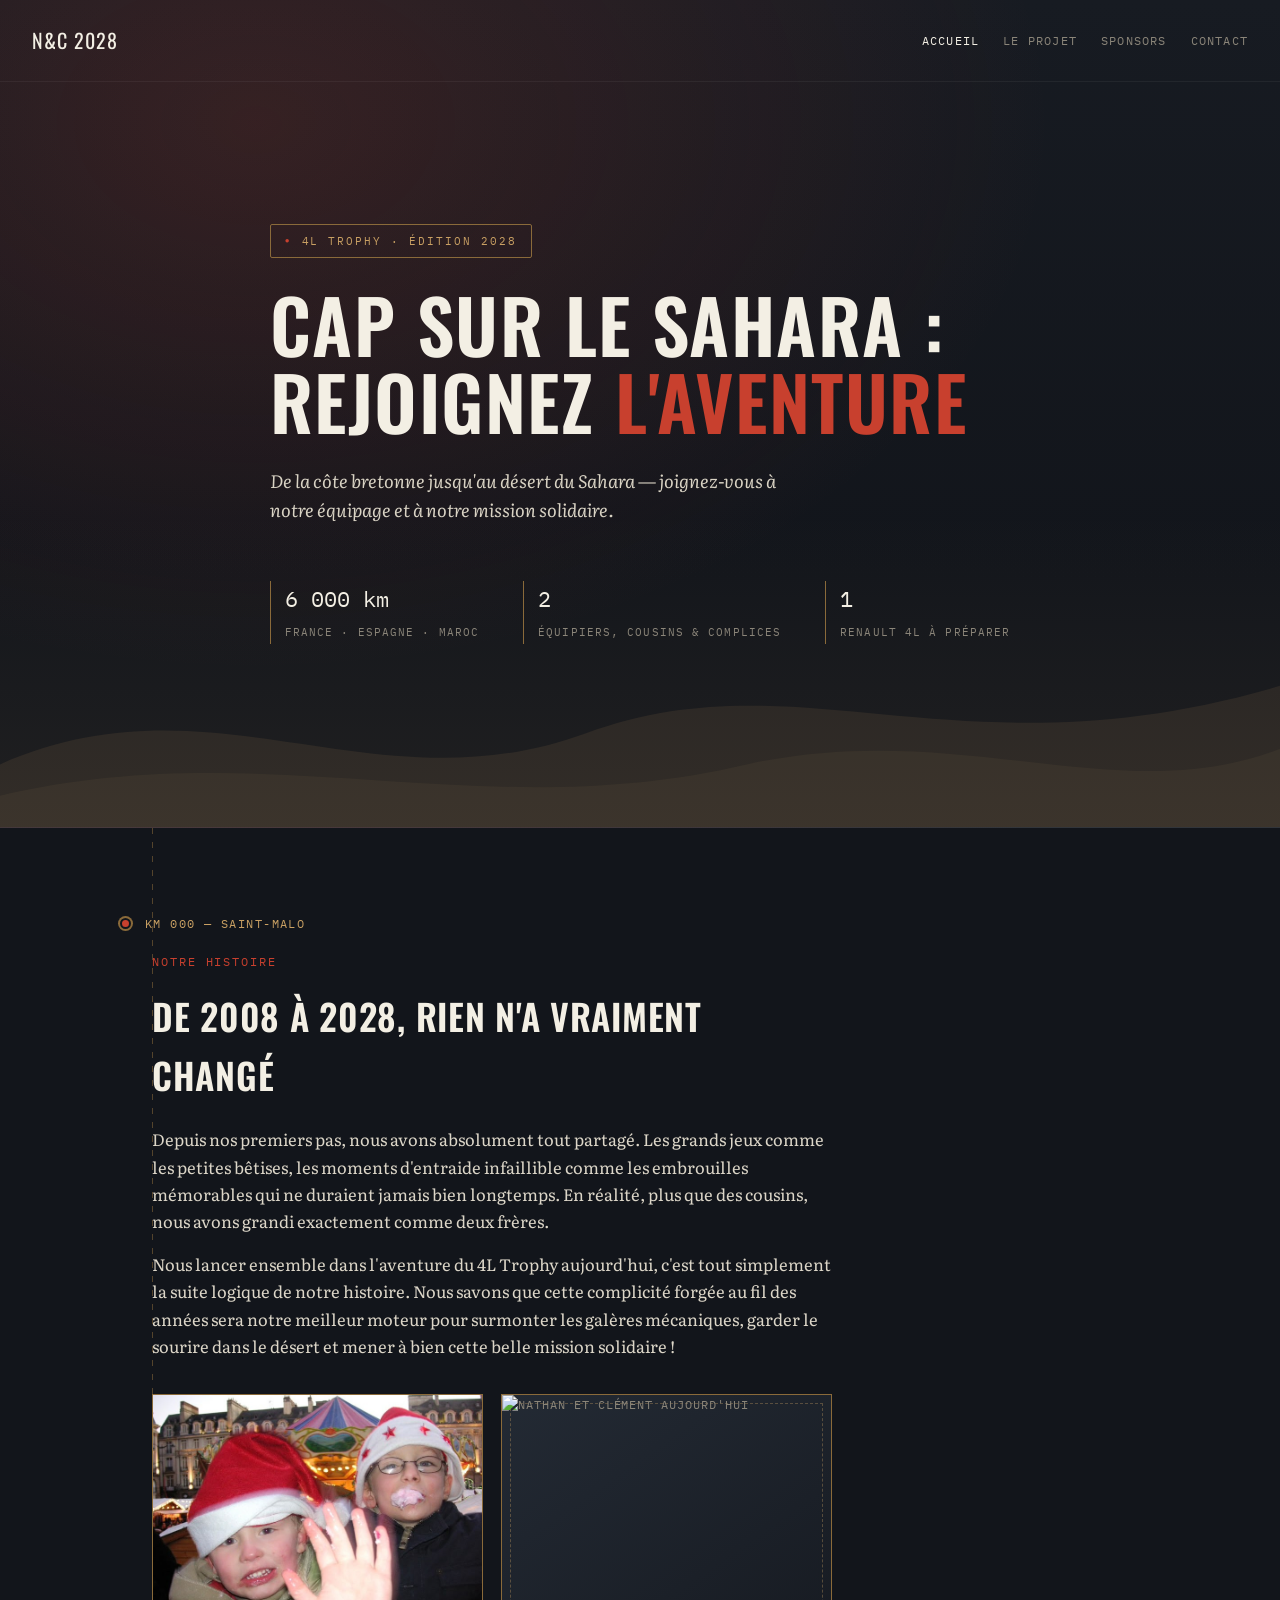
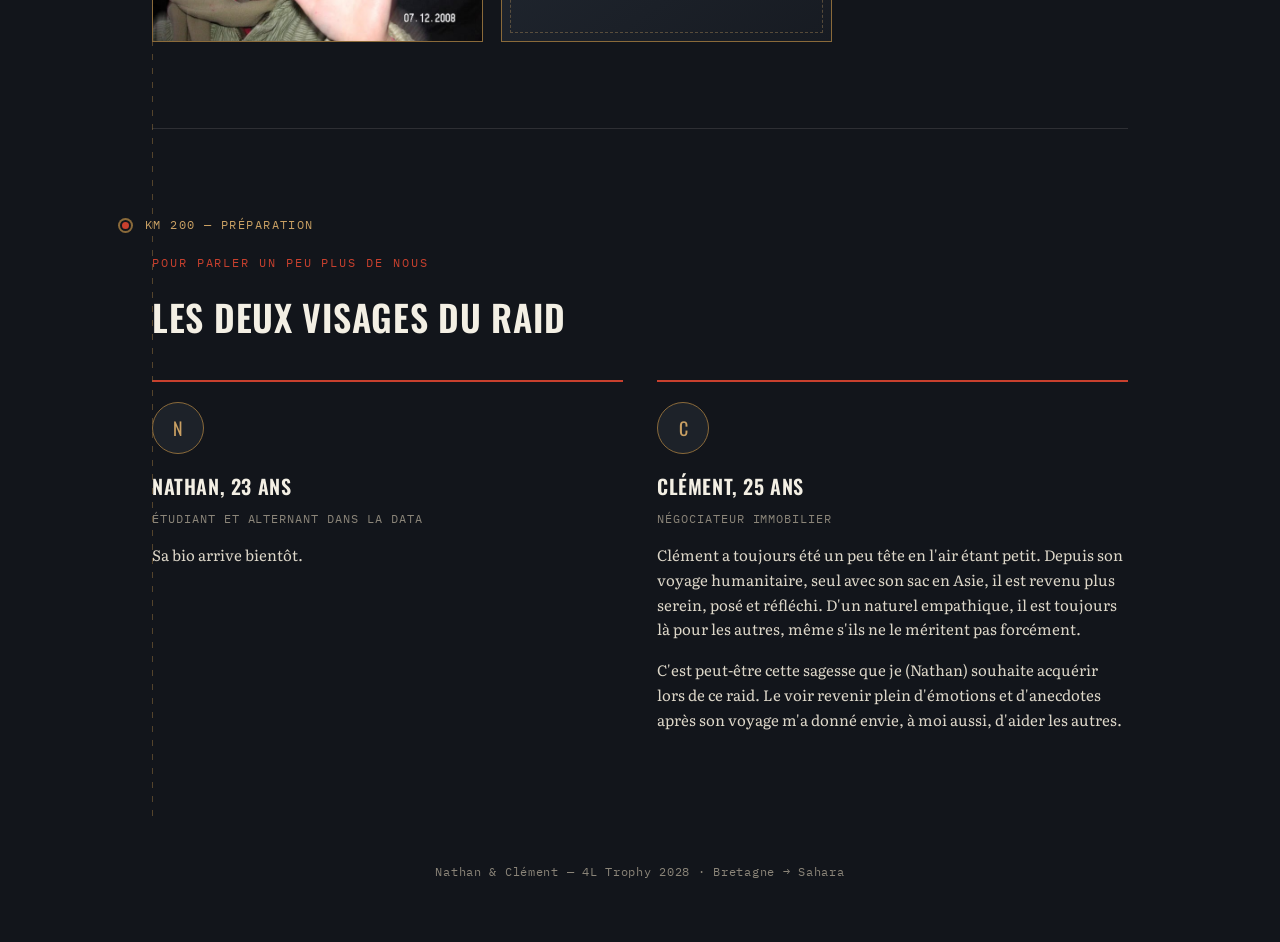
==== index.html @ 6ed21f1b "Update index.html" ====
<!DOCTYPE html>
<html lang="fr">
<head>
  <meta charset="UTF-8">
  <meta name="viewport" content="width=device-width, initial-scale=1.0">
  <title>Accueil — N&C 4L Trophy 2028</title>
  <link rel="icon" type="image/png" href="logo_cb2r.png">
  <link rel="preconnect" href="https://fonts.googleapis.com">
  <link rel="preconnect" href="https://fonts.gstatic.com" crossorigin>
  <link href="https://fonts.googleapis.com/css2?family=Oswald:wght@400;500;600;700&family=Literata:ital,wght@0,400;0,500;0,600;1,400&family=IBM+Plex+Mono:wght@400;500;600&display=swap" rel="stylesheet">
  <link rel="stylesheet" href="style.css">
</head>
<body>

<nav class="navbar">
  <div class="nav-brand">N&C 2028</div>
  <div class="nav-links">
    <a href="index.html" class="active">Accueil</a>
    <a href="projet.html">Le Projet</a>
    <a href="sponsors.html">Sponsors</a>
    <a href="contact.html">Contact</a>
  </div>
</nav>

<header class="hero">
  <div class="hero-dunes" aria-hidden="true">
    <svg viewBox="0 0 1200 200" preserveAspectRatio="none">
      <path d="M0,160 C200,100 350,190 550,140 C750,90 900,170 1200,110 L1200,200 L0,200 Z" fill="rgba(201,160,99,0.10)"/>
      <path d="M0,180 C250,140 450,200 700,160 C900,130 1050,190 1200,150 L1200,200 L0,200 Z" fill="rgba(201,160,99,0.06)"/>
    </svg>
  </div>
  <div class="hero-content">
    <span class="stamp">4L Trophy · Édition 2028</span>
    <h1>Cap sur le Sahara :<br>rejoignez <span class="accent">l'aventure</span></h1>
    <p class="hero-sub">De la côte bretonne jusqu'au désert du Sahara — joignez-vous à notre équipage et à notre mission solidaire.</p>
    <div class="hero-meta">
      <div><span class="num">6 000 km</span><span class="lbl">France · Espagne · Maroc</span></div>
      <div><span class="num">2</span><span class="lbl">équipiers, cousins & complices</span></div>
      <div><span class="num">1</span><span class="lbl">Renault 4L à préparer</span></div>
    </div>
  </div>
</header>

<div class="route-wrap">
  <section id="histoire">
    <div class="km"><span class="km-dot"></span><span class="km-label">Km 000 — Saint-Malo</span></div>
    <div class="section-inner">
      <p class="eyebrow">Notre Histoire</p>
      <h2 class="title">De 2008 à 2028, rien n'a vraiment changé</h2>
      <p>Depuis nos premiers pas, nous avons absolument tout partagé. Les grands jeux comme les petites bêtises, les moments d'entraide infaillible comme les embrouilles mémorables qui ne duraient jamais bien longtemps. En réalité, plus que des cousins, nous avons grandi exactement comme deux frères.</p>
      <p>Nous lancer ensemble dans l'aventure du 4L Trophy aujourd'hui, c'est tout simplement la suite logique de notre histoire. Nous savons que cette complicité forgée au fil des années sera notre meilleur moteur pour surmonter les galères mécaniques, garder le sourire dans le désert et mener à bien cette belle mission solidaire !</p>
      
<div class="frame-row">
        <div class="frame">
          <img src="photo-enfants.jpg" alt="Nathan et Clément enfants">
        </div>
        <div class="frame">
          <img src="photo-aujourdhui.jpg" alt="Nathan et Clément aujourd'hui">
        </div>
      </div>    </div>
  </section>

  <hr class="divider">

  <section id="bios">
    <div class="km"><span class="km-dot"></span><span class="km-label">Km 200 — Préparation</span></div>
    <div class="section-inner" style="max-width:100%;">
      <p class="eyebrow">Pour parler un peu plus de nous</p>
      <h2 class="title">Les deux visages du raid</h2>
      <div class="crew">
        <div class="crew-card">
          <div class="badge">N</div>
          <h3>Nathan, 23 ans</h3>
          <div class="role">Étudiant et alternant dans la data</div>
          <p>Sa bio arrive bientôt.</p>
        </div>
        <div class="crew-card">
          <div class="badge">C</div>
          <h3>Clément, 25 ans</h3>
          <div class="role">Négociateur immobilier</div>
          <p>Clément a toujours été un peu tête en l'air étant petit. Depuis son voyage humanitaire, seul avec son sac en Asie, il est revenu plus serein, posé et réfléchi. D'un naturel empathique, il est toujours là pour les autres, même s'ils ne le méritent pas forcément.</p>
          <p>C'est peut-être cette sagesse que je (Nathan) souhaite acquérir lors de ce raid. Le voir revenir plein d'émotions et d'anecdotes après son voyage m'a donné envie, à moi aussi, d'aider les autres.</p>
        </div>
      </div>
    </div>
  </section>
</div>

<footer>Nathan & Clément — 4L Trophy 2028 · Bretagne → Sahara</footer>
</body>
</html>
---- style.css ----
:root {
  --ink: #12151b;
  --ink-2: #1b2029;
  --card: #1d2229;
  --paper: #f3efe4;
  --sand: #c9a063;
  --sand-deep: #8a6a3a;
  --rally-red: #c8402e;
  --slate: #8b8579;
  --line: rgba(243, 239, 228, 0.12);
}

* { box-sizing: border-box; margin: 0; padding: 0; }
html { scroll-behavior: smooth; }
body {
  background: var(--ink);
  color: var(--paper);
  font-family: 'Literata', serif;
  line-height: 1.65;
  overflow-x: hidden;
}

h1, h2, h3, .display {
  font-family: 'Oswald', sans-serif;
  text-transform: uppercase;
  letter-spacing: 0.02em;
  font-weight: 600;
  color: var(--paper);
}

.mono { font-family: 'IBM Plex Mono', monospace; }
a { color: var(--sand); text-decoration: none; transition: 0.3s; }
a:hover { color: var(--paper); }
img { max-width: 100%; display: block; }

/* ---------- NAVIGATION ---------- */
.navbar {
  position: absolute;
  top: 0; left: 0; right: 0;
  padding: 24px 32px;
  display: flex;
  justify-content: space-between;
  align-items: center;
  z-index: 100;
  border-bottom: 1px solid rgba(255, 255, 255, 0.05);
}
.nav-brand {
  font-family: 'Oswald', sans-serif;
  font-size: 20px;
  color: var(--paper);
  letter-spacing: 0.05em;
}
.nav-links { display: flex; gap: 24px; }
.nav-links a {
  font-family: 'IBM Plex Mono', monospace;
  font-size: 12px;
  text-transform: uppercase;
  letter-spacing: 0.1em;
  color: var(--slate);
}
.nav-links a.active, .nav-links a:hover { color: var(--paper); }
@media(max-width: 600px) {
  .navbar { flex-direction: column; gap: 16px; padding: 16px; }
  .nav-links { flex-wrap: wrap; justify-content: center; }
}

/* ---------- LAYOUT & ROUTE SPINE ---------- */
.route-wrap { position: relative; max-width: 1040px; margin: 0 auto; padding: 0 32px; }
.route-wrap::before {
  content: ""; position: absolute; left: 32px; top: 0; bottom: 0; width: 1px;
  background: repeating-linear-gradient(to bottom, var(--sand-deep) 0 6px, transparent 6px 14px);
  opacity: 0.55;
}
@media(max-width: 720px) {
  .route-wrap::before { display: none; }
  .route-wrap { padding: 0 22px; }
}

.km { display: flex; align-items: center; gap: 14px; margin-left: -32px; margin-bottom: 18px; }
@media(max-width: 720px) { .km { margin-left: 0; } }
.km-dot {
  width: 11px; height: 11px; border-radius: 50%; background: var(--rally-red);
  border: 2px solid var(--ink); box-shadow: 0 0 0 2px var(--sand-deep); flex-shrink: 0;
}
.km-label {
  font-family: 'IBM Plex Mono', monospace; font-size: 12px;
  letter-spacing: 0.12em; color: var(--sand); text-transform: uppercase;
}

section { padding: 86px 0; }
.section-inner { max-width: 680px; }

/* ---------- HERO ---------- */
.hero {
  position: relative; min-height: 92vh; display: flex; flex-direction: column;
  justify-content: center; padding: 120px 0 80px;
  background: radial-gradient(ellipse at 20% 15%, rgba(200,64,46,0.18), transparent 55%),
              linear-gradient(180deg, #171b22 0%, #12151b 70%);
  overflow: hidden; border-bottom: 1px solid var(--line);
}
.hero.small { min-height: 50vh; padding: 160px 0 60px; }
.hero-dunes { position: absolute; left: 0; right: 0; bottom: 0; height: 38%; background: linear-gradient(180deg, transparent, rgba(201,160,99,0.08)); }
.hero-dunes svg { width: 100%; height: 100%; display: block; }
.hero-content { position: relative; z-index: 2; max-width: 1040px; margin: 0 auto; padding: 0 32px; }
.stamp {
  display: inline-flex; align-items: center; gap: 10px; border: 1px solid var(--sand-deep);
  color: var(--sand); font-family: 'IBM Plex Mono', monospace; font-size: 11px;
  letter-spacing: 0.18em; text-transform: uppercase; padding: 7px 14px; border-radius: 2px; margin-bottom: 28px;
}
.stamp::before { content: "●"; color: var(--rally-red); font-size: 8px; }
.hero h1 { font-size: clamp(38px, 6.4vw, 74px); line-height: 1.04; max-width: 900px; }
.hero h1 .accent { color: var(--rally-red); }
.hero-sub { margin-top: 26px; max-width: 520px; font-size: 18px; color: #d9d3c4; font-style: italic; }
.hero-meta { margin-top: 56px; display: flex; gap: 44px; flex-wrap: wrap; font-family: 'IBM Plex Mono', monospace; }
.hero-meta div { border-left: 1px solid var(--sand-deep); padding-left: 14px; }
.hero-meta .num { font-size: 22px; color: var(--paper); display: block; }
.hero-meta .lbl { font-size: 11px; letter-spacing: 0.1em; color: var(--slate); text-transform: uppercase; }

/* ---------- TYPOGRAPHY & DIVIDERS ---------- */
.eyebrow { font-family: 'IBM Plex Mono', monospace; font-size: 12px; letter-spacing: 0.16em; text-transform: uppercase; color: var(--rally-red); margin-bottom: 14px; }
h2.title { font-size: clamp(26px,3.4vw,36px); margin-bottom: 22px; }
p { color: #dcd6c8; font-size: 16.5px; }
p + p { margin-top: 16px; }
hr.divider { border: none; border-top: 1px solid var(--line); margin: 0; }

/* ---------- EQUIPAGE / PHOTOS ---------- */
.frame-row { display: grid; grid-template-columns: 1fr 1fr; gap: 18px; margin-top: 34px; }
@media(max-width: 600px) { .frame-row { grid-template-columns: 1fr; } }
.frame {
  aspect-ratio: 4/3; border: 1px solid var(--sand-deep); background: linear-gradient(145deg, #232a34, #171b22);
  display: flex; align-items: center; justify-content: center; position: relative;
  color: var(--slate); font-family: 'IBM Plex Mono', monospace; font-size: 12px;
  letter-spacing: 0.08em; text-transform: uppercase;
}
.frame::after { content: ""; position: absolute; inset: 8px; border: 1px dashed rgba(201,160,99,0.35); }
.frame span { position: relative; z-index: 1; }
.frame img {
  width: 100%;
  height: 100%;
  object-fit: cover; /* Cette ligne magique recadre la photo parfaitement */
  position: relative;
  z-index: 5;
}
/* ---------- BIOS ---------- */
.crew { display: grid; grid-template-columns: 1fr 1fr; gap: 34px; margin-top: 34px; }
@media(max-width: 600px) { .crew { grid-template-columns: 1fr; } }
.crew-card { border-top: 2px solid var(--rally-red); padding-top: 20px; }
.crew-card .badge {
  width: 52px; height: 52px; border-radius: 50%; background: var(--card); border: 1px solid var(--sand-deep);
  display: flex; align-items: center; justify-content: center; font-family: 'Oswald', sans-serif;
  font-size: 18px; color: var(--sand); margin-bottom: 16px;
}
.crew-card h3 { font-size: 20px; letter-spacing: 0.03em; }
.crew-card .role { font-family: 'IBM Plex Mono', monospace; font-size: 12px; color: var(--slate); text-transform: uppercase; letter-spacing: 0.08em; margin: 6px 0 14px; }
.crew-card p { font-size: 15px; }

/* ---------- PARTNER ---------- */
.partner-box { margin-top: 30px; display: flex; align-items: center; gap: 22px; border: 1px solid var(--line); padding: 22px; background: var(--card); }
@media(max-width: 560px) { .partner-box { flex-direction: column; align-items: flex-start; } }
.partner-logo {
  width: 80px; 
  height: 80px; 
  flex-shrink: 0;
  object-fit: cover; 
  background-color: var(--paper);
  border-radius: 50%; 
  padding: 0; 
  box-shadow: 0 4px 12px rgba(0,0,0,0.2);
  transform: scale(1.25); /* Ajuste cette valeur (1.1, 1.3, 1.4...) pour obtenir le zoom parfait ! */
}


/* ---------- BUDGET / CONTACT ---------- */
.budget-section { background: linear-gradient(180deg, #171b22, #12151b); border-top: 1px solid var(--line); }
.tiers { margin-top: 34px; display: grid; grid-template-columns: repeat(3, 1fr); gap: 16px; }
@media(max-width: 700px) { .tiers { grid-template-columns: 1fr; } }
.tier { border: 1px solid var(--sand-deep); padding: 22px 18px; }
.tier .amount { font-family: 'IBM Plex Mono', monospace; color: var(--sand); font-size: 22px; }
.tier .name { font-family: 'Oswald', sans-serif; text-transform: uppercase; font-size: 14px; letter-spacing: 0.06em; margin: 8px 0 10px; }
.tier p { font-size: 13.5px; color: var(--slate); }

.cta-row { margin-top: 40px; display: flex; gap: 16px; flex-wrap: wrap; align-items: center; }
.btn { display: inline-block; font-family: 'Oswald', sans-serif; text-transform: uppercase; letter-spacing: 0.08em; font-size: 14px; padding: 14px 26px; text-decoration: none; border: 1px solid var(--rally-red); transition: 0.3s;}
.btn.primary { background: var(--rally-red); color: var(--paper); }
.btn.primary:hover { background: #a63121; }
.btn.ghost { color: var(--paper); border-color: var(--sand-deep); }
.btn.ghost:hover { background: var(--sand-deep); color: var(--ink); }

footer { text-align: center; padding: 44px 24px 60px; font-family: 'IBM Plex Mono', monospace; font-size: 12px; color: var(--slate); letter-spacing: 0.06em;

/* ---------- IMAGE MISE EN AVANT ---------- */
.featured-img {
  width: 100%;
  border-radius: 4px;
  border: 1px solid var(--sand-deep);
  margin: 30px 0;
  box-shadow: 0 10px 30px rgba(0,0,0,0.3);


/* ---------- CARTE INTERACTIVE ---------- */
.map-container {
  position: relative; /* Indispensable pour caler les zones par-dessus */
  max-width: 600px;
  margin: 0 auto;
  background: white;
  padding: 10px;
  border-radius: 8px;
}

.zone {
  position: absolute;
  z-index: 10; /* Force la zone à passer DEVANT l'image pour capter le clic */
  border: 2px solid transparent;
  background: rgba(201, 160, 99, 0.3); /* Légèrement coloré pour vérifier qu'elles sont visibles */
  cursor: pointer;
  transition: 0.2s;
  border-radius: 4px;
}
.zone:hover {
  background: rgba(200, 64, 46, 0.5);
  border-color: var(--rally-red);
}
.zone.active {
  background: rgba(200, 64, 46, 0.8);
  border-color: var(--rally-red);
}

/* Le formulaire qui apparait */
#sponsor-form-area {
  margin-top: 40px;
  padding: 24px;
  background: var(--card);
  border: 1px solid var(--sand-deep);
  border-radius: 8px;
  display: none; /* Caché par défaut, apparait au clic ! */
}
.preview-box {
  width: 180px; 
  height: 180px; 
  border: 1px dashed var(--slate);
  display: flex; 
  align-items: center; 
  justify-content: center;
  margin-top: 15px; 
  background: var(--ink);
}
.preview-box img {
  max-width: 90%; 
  max-height: 90%; 
  object-fit: contain;
}
}
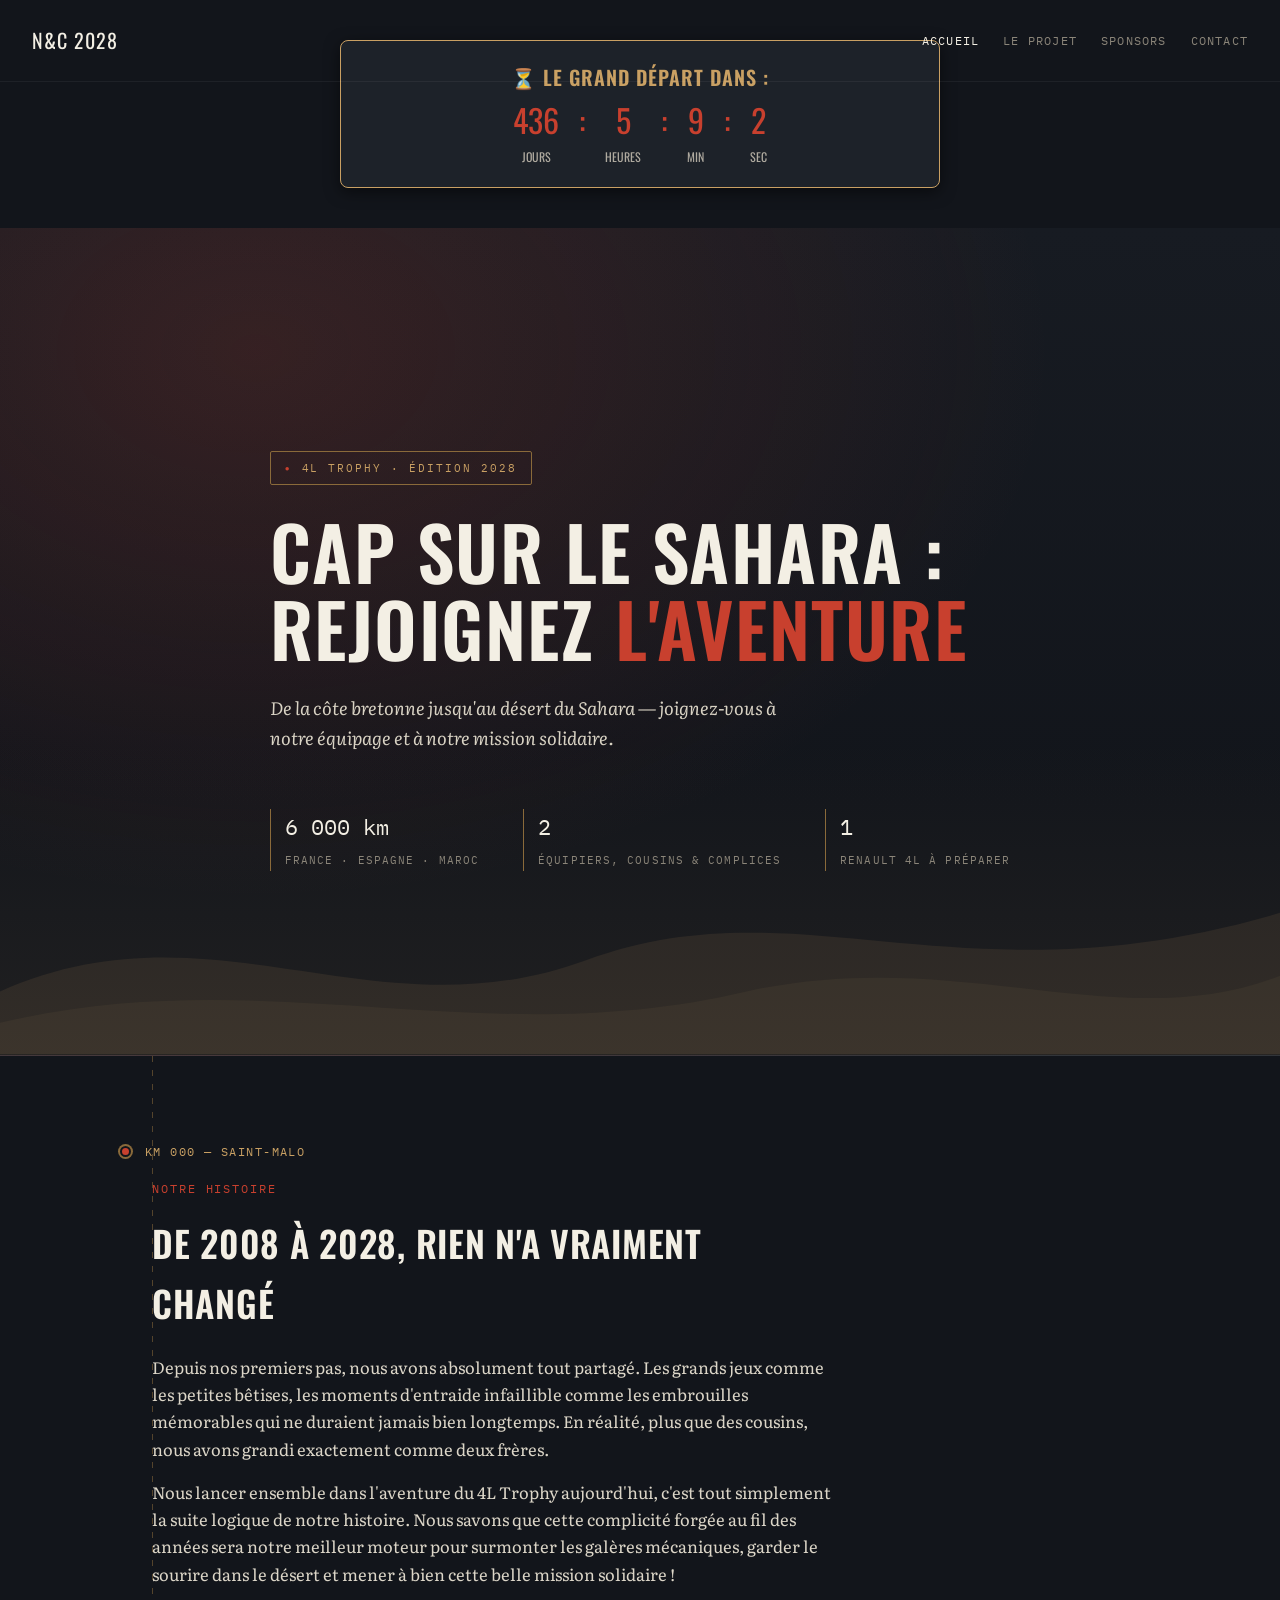
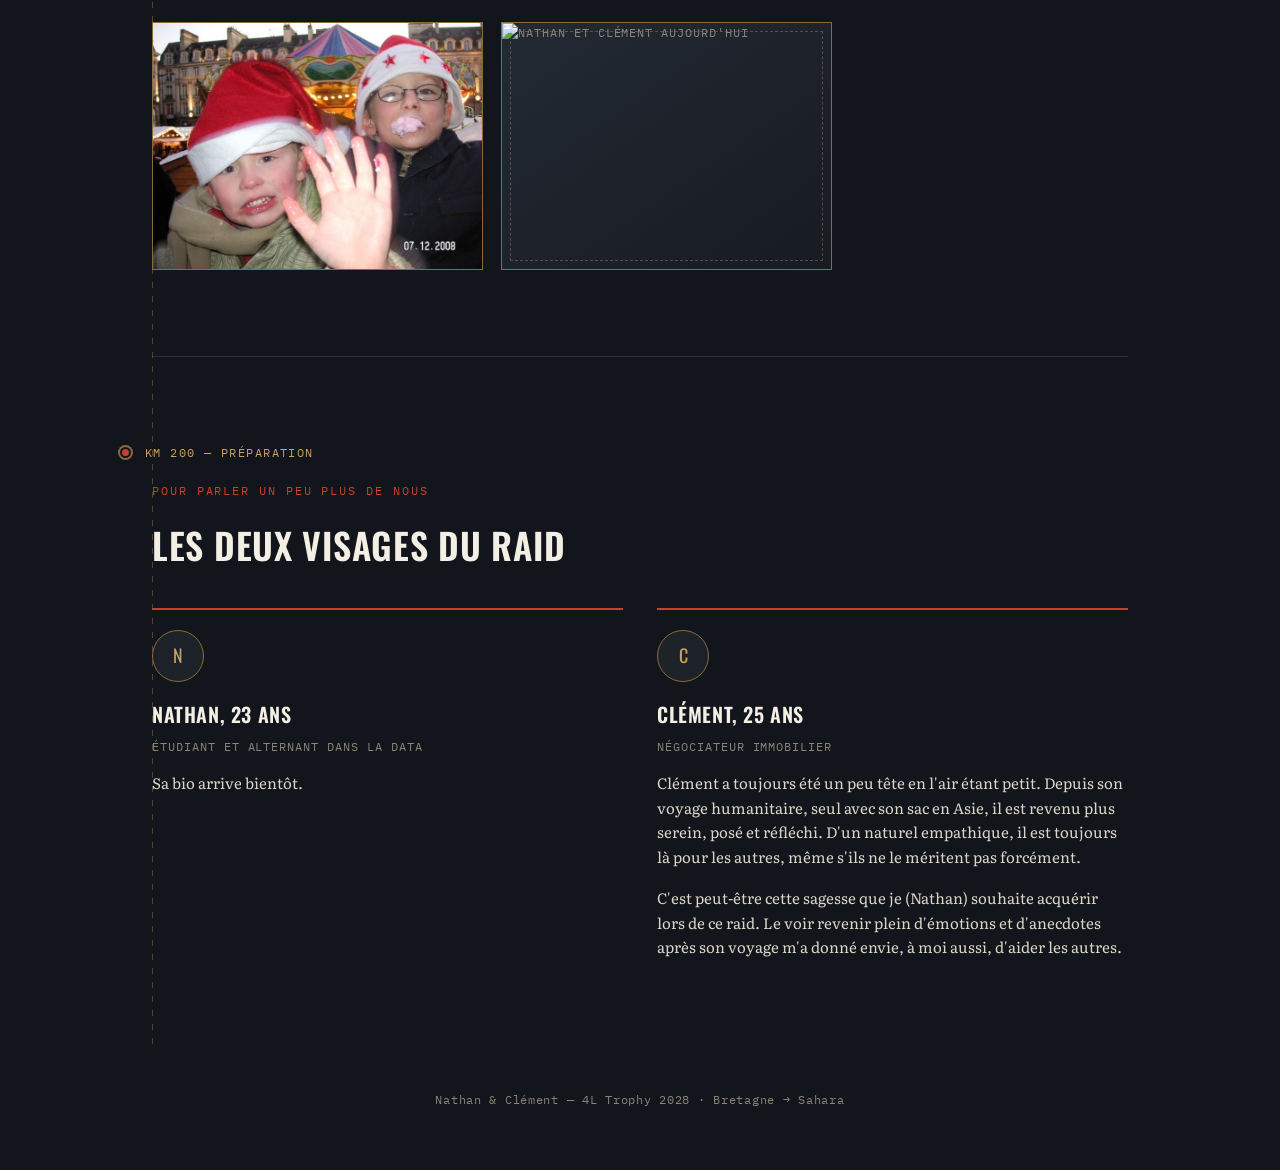
==== commit b53f290c: "Update index.html" ====
--- a/index.html
+++ b/index.html
@@ -4,11 +4,49 @@
   <meta charset="UTF-8">
   <meta name="viewport" content="width=device-width, initial-scale=1.0">
   <title>Accueil — N&C 4L Trophy 2028</title>
+  <!-- Balises Open Graph pour les réseaux sociaux et SMS -->
+  <meta property="og:title" content="N&C 4L Trophy 2028 — Devenez Partenaire !">
+  <meta property="og:description" content="Découvrez le projet de Nathan et Clément pour le 4L Trophy 2028. Aventure, solidarité et sponsoring : embarquez avec nous dans le désert !">
+  <meta property="og:image" content="https://natbat7.github.io/nc-4ltrophy-2028/logo_cb2r.png">
+  <meta property="og:url" content="https://natbat7.github.io/nc-4ltrophy-2028/">
   <link rel="icon" type="image/png" href="logo_cb2r.png">
   <link rel="preconnect" href="https://fonts.googleapis.com">
   <link rel="preconnect" href="https://fonts.gstatic.com" crossorigin>
   <link href="https://fonts.googleapis.com/css2?family=Oswald:wght@400;500;600;700&family=Literata:ital,wght@0,400;0,500;0,600;1,400&family=IBM+Plex+Mono:wght@400;500;600&display=swap" rel="stylesheet">
   <link rel="stylesheet" href="style.css">
+  <!-- COMPTE À REBOURS -->
+<div style="background: #1d2229; border: 1px solid #c9a063; padding: 20px; border-radius: 8px; text-align: center; margin: 40px auto; max-width: 600px; color: #f3efe4; box-shadow: 0 4px 15px rgba(0,0,0,0.5);">
+    <h3 style="font-family: 'Oswald', sans-serif; color: #c9a063; margin-top: 0; text-transform: uppercase; font-size: 20px; letter-spacing: 1px;">⏳ Le grand départ dans :</h3>
+    <div style="display: flex; justify-content: center; gap: 20px; font-family: 'Oswald', sans-serif; font-size: 32px; color: #c8402e;">
+        <div><span id="jours">00</span><span style="font-size: 12px; display: block; color: #b0aba0; text-transform: uppercase;">Jours</span></div>
+        <div>:</div>
+        <div><span id="heures">00</span><span style="font-size: 12px; display: block; color: #b0aba0; text-transform: uppercase;">Heures</span></div>
+        <div>:</div>
+        <div><span id="minutes">00</span><span style="font-size: 12px; display: block; color: #b0aba0; text-transform: uppercase;">Min</span></div>
+        <div>:</div>
+        <div><span id="secondes">00</span><span style="font-size: 12px; display: block; color: #b0aba0; text-transform: uppercase;">Sec</span></div>
+    </div>
+</div>
+
+<script>
+    // Date cible du départ (Mois en anglais: Jan, Feb, Mar, Apr, May, Jun, Jul, Aug, Sep, Oct, Nov, Dec)
+    const dateDepart = new Date("Feb 15, 2028 12:00:00").getTime();
+
+    setInterval(function() {
+        const maintenant = new Date().getTime();
+        const difference = dateDepart - maintenant;
+
+        if (difference > 0) {
+            document.getElementById("jours").innerHTML = Math.floor(difference / (1000 * 60 * 60 * 24));
+            document.getElementById("heures").innerHTML = Math.floor((difference % (1000 * 60 * 60 * 24)) / (1000 * 60 * 60));
+            document.getElementById("minutes").innerHTML = Math.floor((difference % (1000 * 60 * 60)) / (1000 * 60));
+            document.getElementById("secondes").innerHTML = Math.floor((difference % (1000 * 60)) / 1000);
+        } else {
+            // Message affiché quand le compte à rebours est terminé
+            document.getElementById("jours").innerHTML = "00";
+        }
+    }, 1000);
+</script>
 </head>
 <body>
 
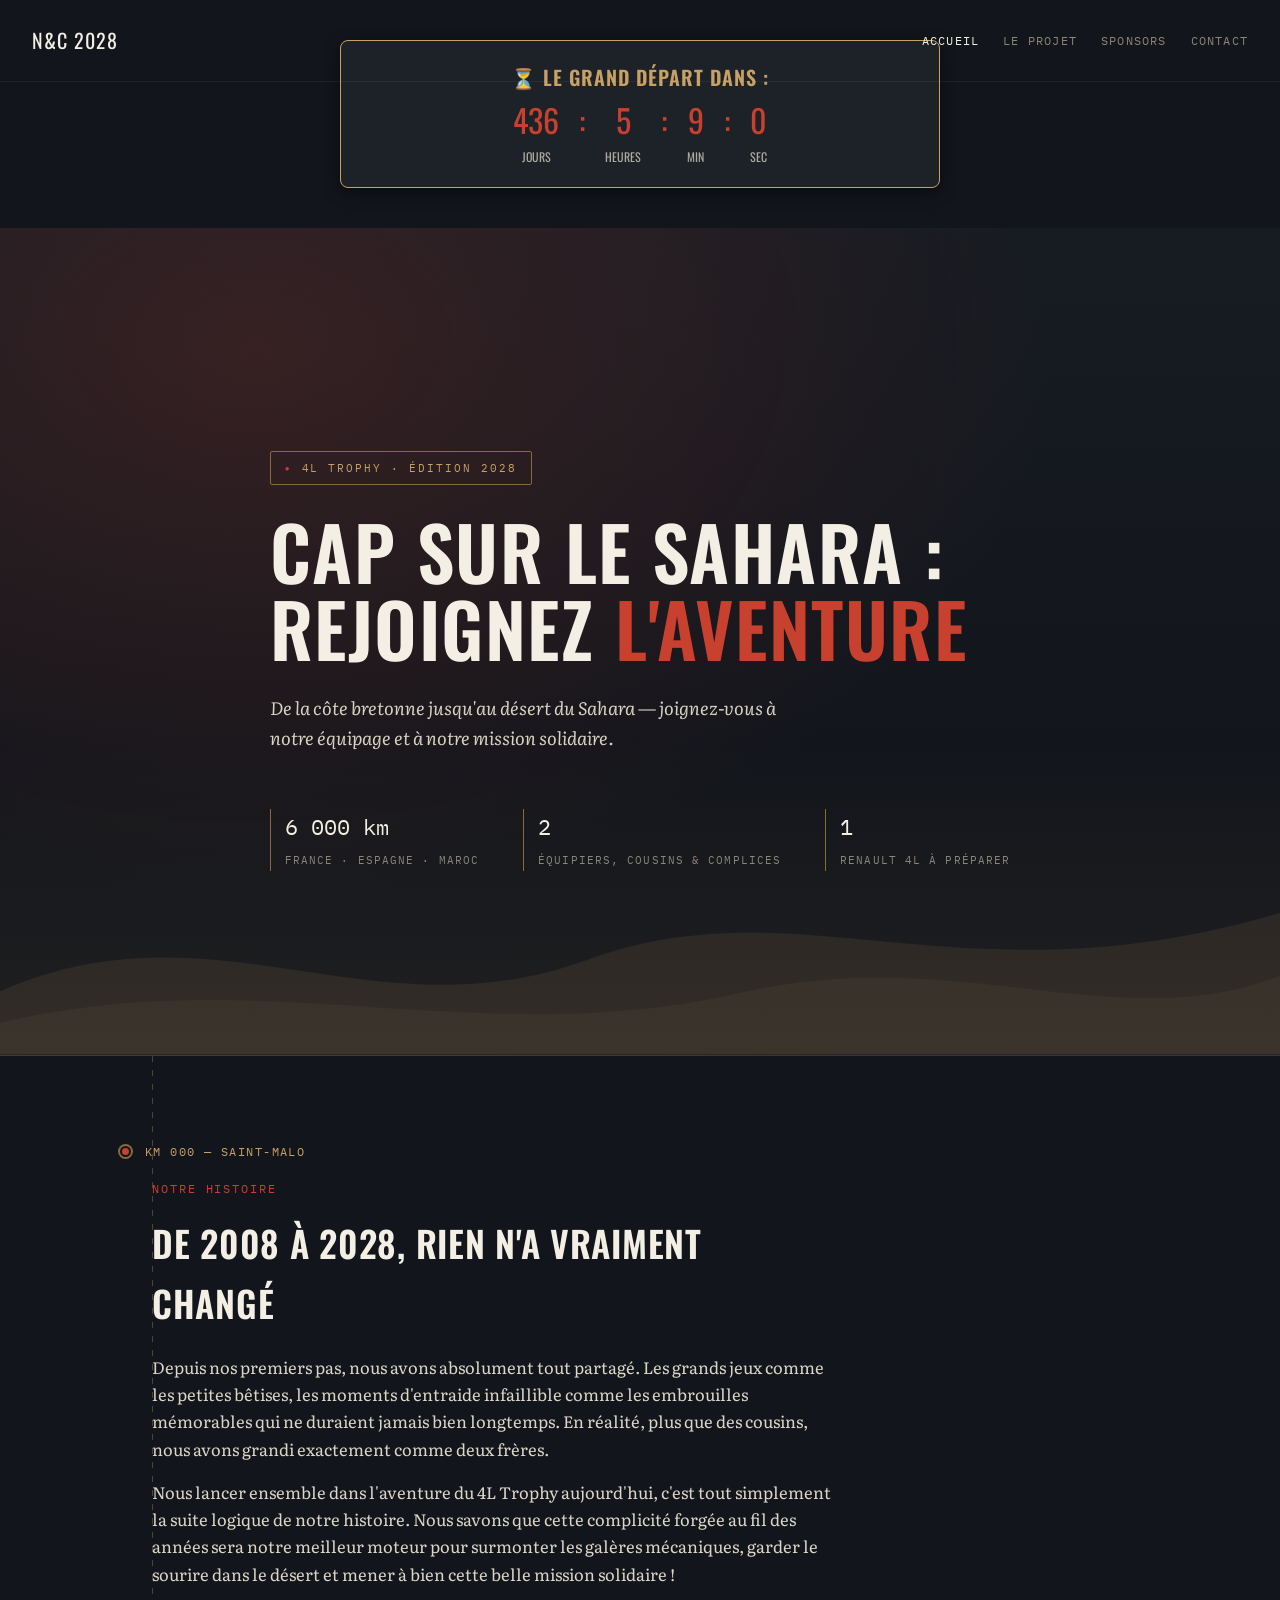
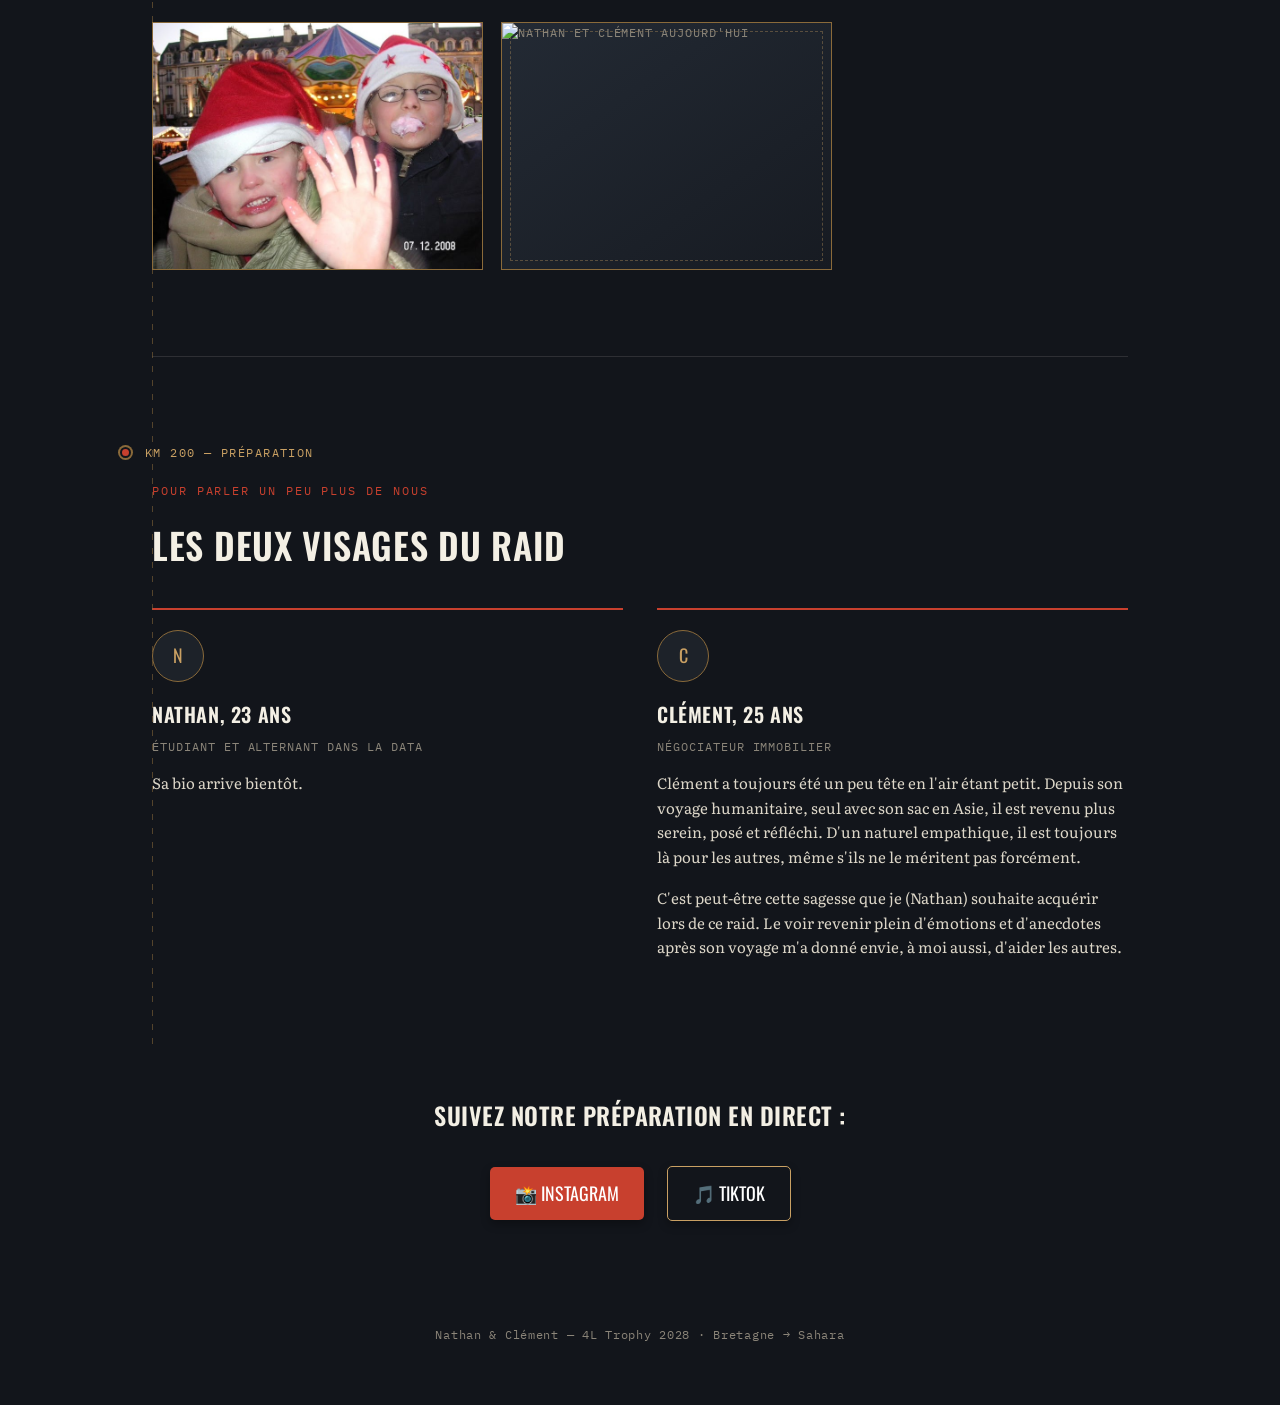
==== commit 162665fa: "Update index.html" ====
--- a/index.html
+++ b/index.html
@@ -123,7 +123,18 @@
     </div>
   </section>
 </div>
-
+<!-- RÉSEAUX SOCIAUX -->
+<div style="text-align: center; margin: 50px 0;">
+  <h3 style="font-family: 'Oswald', sans-serif; color: #f3efe4; font-size: 24px; margin-bottom: 20px;">Suivez notre préparation en direct :</h3>
+  
+  <a href="https://www.instagram.com/ton_compte_instagram" target="_blank" style="display: inline-block; background-color: #c8402e; color: #fff; padding: 12px 25px; text-decoration: none; font-family: 'Oswald', sans-serif; font-size: 18px; text-transform: uppercase; border-radius: 5px; margin: 10px; box-shadow: 0 4px 10px rgba(0,0,0,0.3);">
+    📸 Instagram
+  </a>
+  
+  <a href="https://www.tiktok.com/@ton_compte_tiktok" target="_blank" style="display: inline-block; background-color: #12151b; color: #fff; padding: 12px 25px; text-decoration: none; font-family: 'Oswald', sans-serif; font-size: 18px; text-transform: uppercase; border-radius: 5px; border: 1px solid #c9a063; margin: 10px; box-shadow: 0 4px 10px rgba(0,0,0,0.3);">
+    🎵 TikTok
+  </a>
+</div>
 <footer>Nathan & Clément — 4L Trophy 2028 · Bretagne → Sahara</footer>
 </body>
 </html>
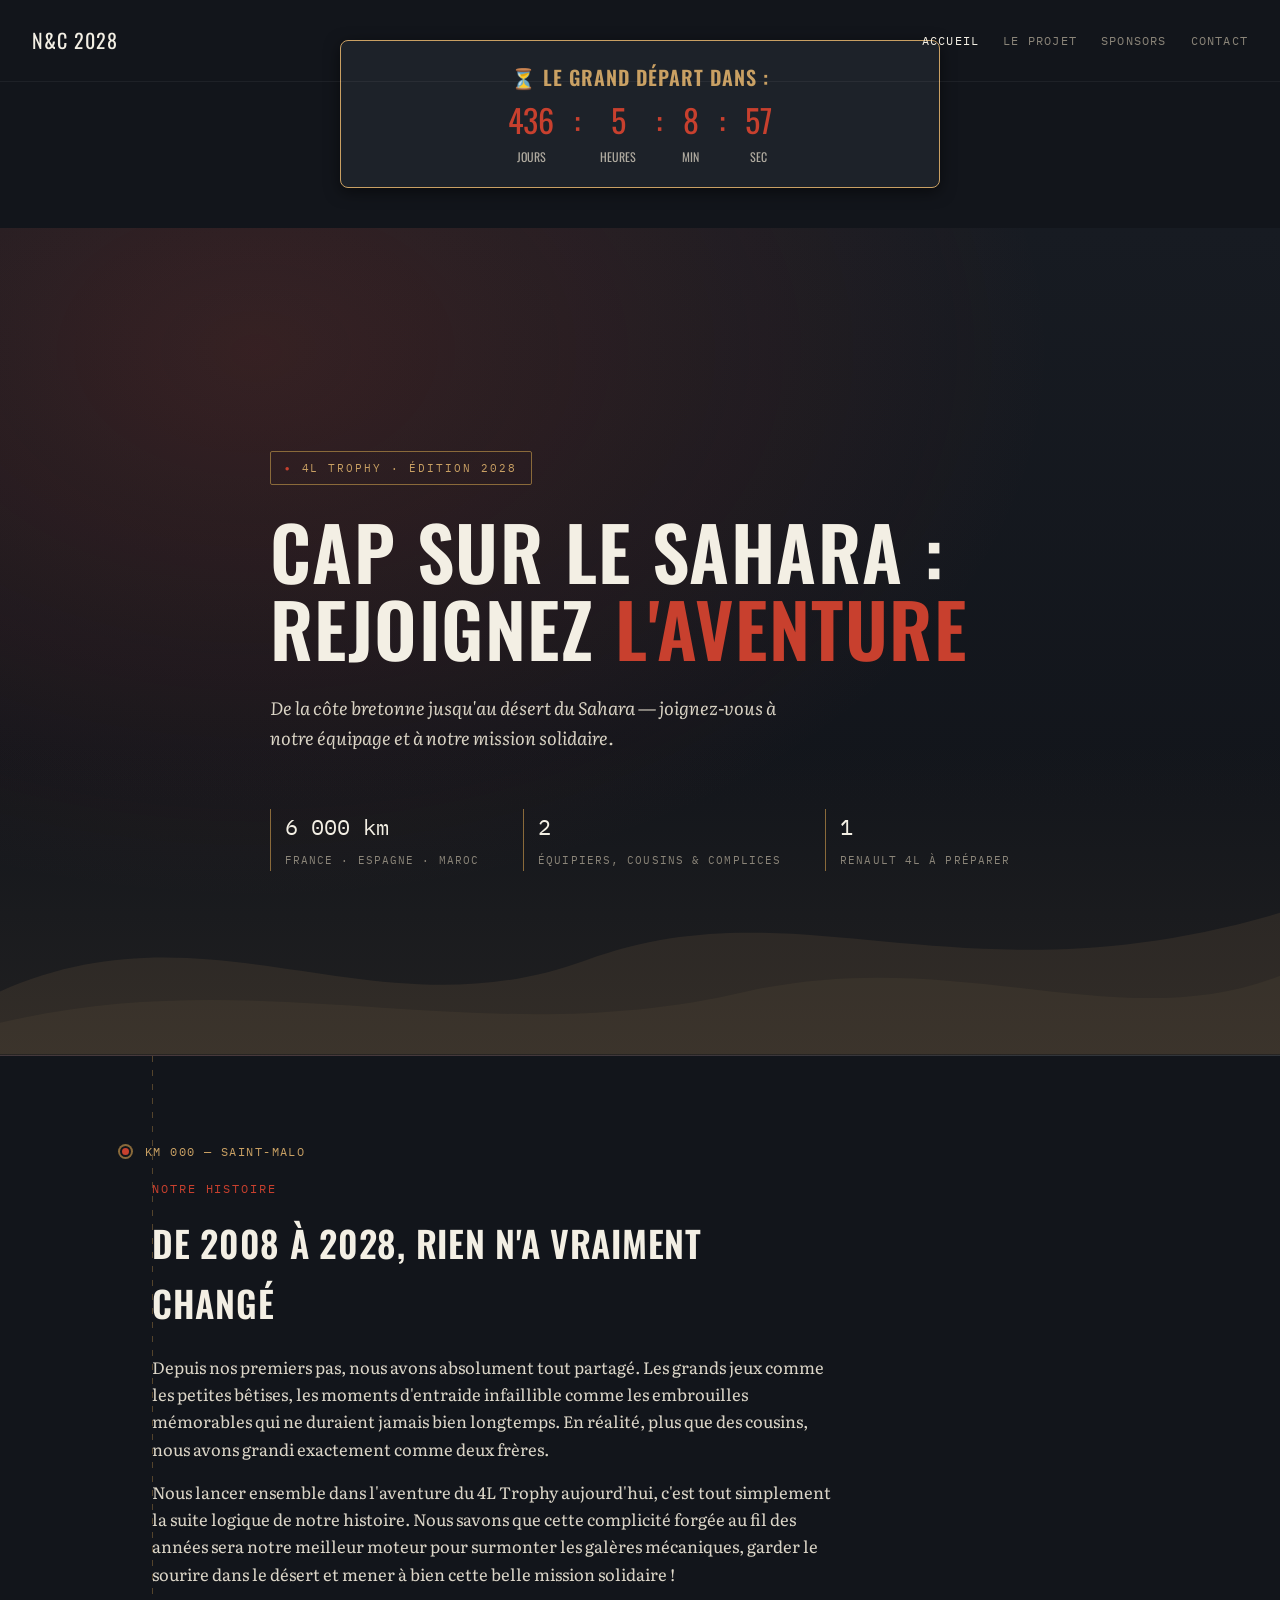
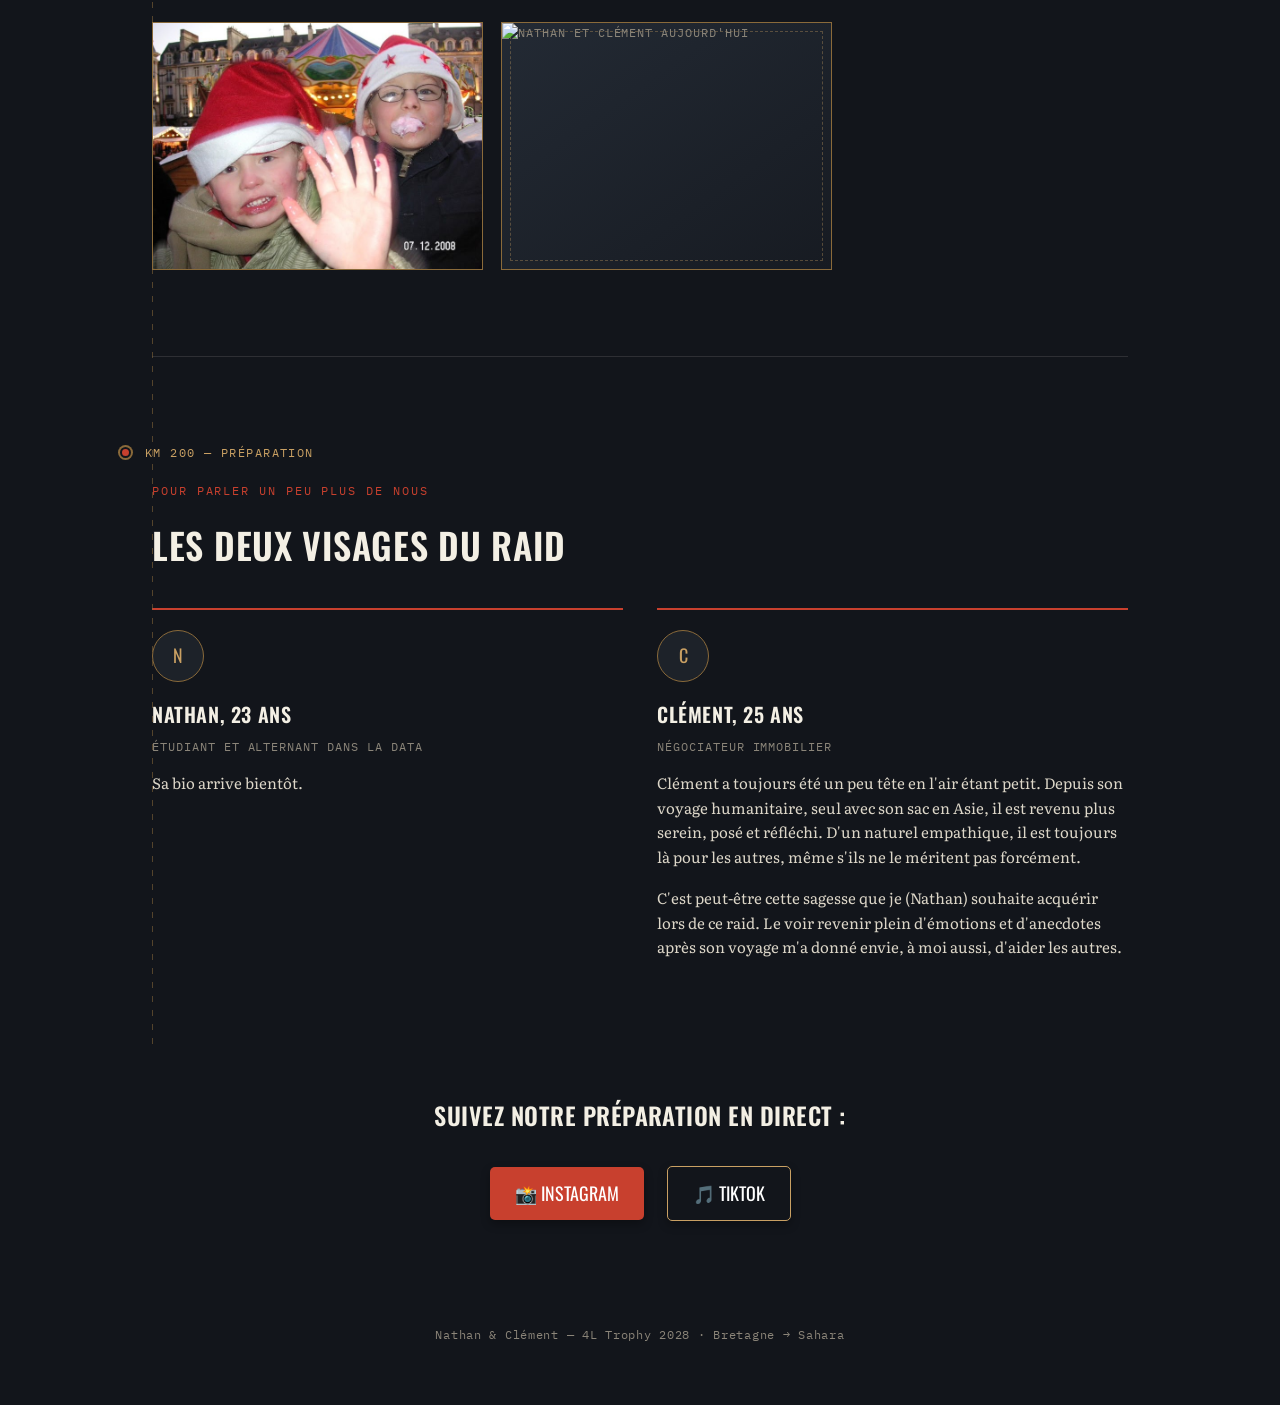
==== commit 3521b9a9: "Update index.html" ====
--- a/index.html
+++ b/index.html
@@ -28,25 +28,7 @@
     </div>
 </div>
 
-<script>
-    // Date cible du départ (Mois en anglais: Jan, Feb, Mar, Apr, May, Jun, Jul, Aug, Sep, Oct, Nov, Dec)
-    const dateDepart = new Date("Feb 15, 2028 12:00:00").getTime();
 
-    setInterval(function() {
-        const maintenant = new Date().getTime();
-        const difference = dateDepart - maintenant;
-
-        if (difference > 0) {
-            document.getElementById("jours").innerHTML = Math.floor(difference / (1000 * 60 * 60 * 24));
-            document.getElementById("heures").innerHTML = Math.floor((difference % (1000 * 60 * 60 * 24)) / (1000 * 60 * 60));
-            document.getElementById("minutes").innerHTML = Math.floor((difference % (1000 * 60 * 60)) / (1000 * 60));
-            document.getElementById("secondes").innerHTML = Math.floor((difference % (1000 * 60)) / 1000);
-        } else {
-            // Message affiché quand le compte à rebours est terminé
-            document.getElementById("jours").innerHTML = "00";
-        }
-    }, 1000);
-</script>
 </head>
 <body>
 
@@ -77,6 +59,26 @@
       <div><span class="num">1</span><span class="lbl">Renault 4L à préparer</span></div>
     </div>
   </div>
+
+  <script>
+    // Date cible du départ (Mois en anglais: Jan, Feb, Mar, Apr, May, Jun, Jul, Aug, Sep, Oct, Nov, Dec)
+    const dateDepart = new Date("Feb 15, 2028 12:00:00").getTime();
+
+    setInterval(function() {
+        const maintenant = new Date().getTime();
+        const difference = dateDepart - maintenant;
+
+        if (difference > 0) {
+            document.getElementById("jours").innerHTML = Math.floor(difference / (1000 * 60 * 60 * 24));
+            document.getElementById("heures").innerHTML = Math.floor((difference % (1000 * 60 * 60 * 24)) / (1000 * 60 * 60));
+            document.getElementById("minutes").innerHTML = Math.floor((difference % (1000 * 60 * 60)) / (1000 * 60));
+            document.getElementById("secondes").innerHTML = Math.floor((difference % (1000 * 60)) / 1000);
+        } else {
+            // Message affiché quand le compte à rebours est terminé
+            document.getElementById("jours").innerHTML = "00";
+        }
+    }, 1000);
+</script>
 </header>
 
 <div class="route-wrap">
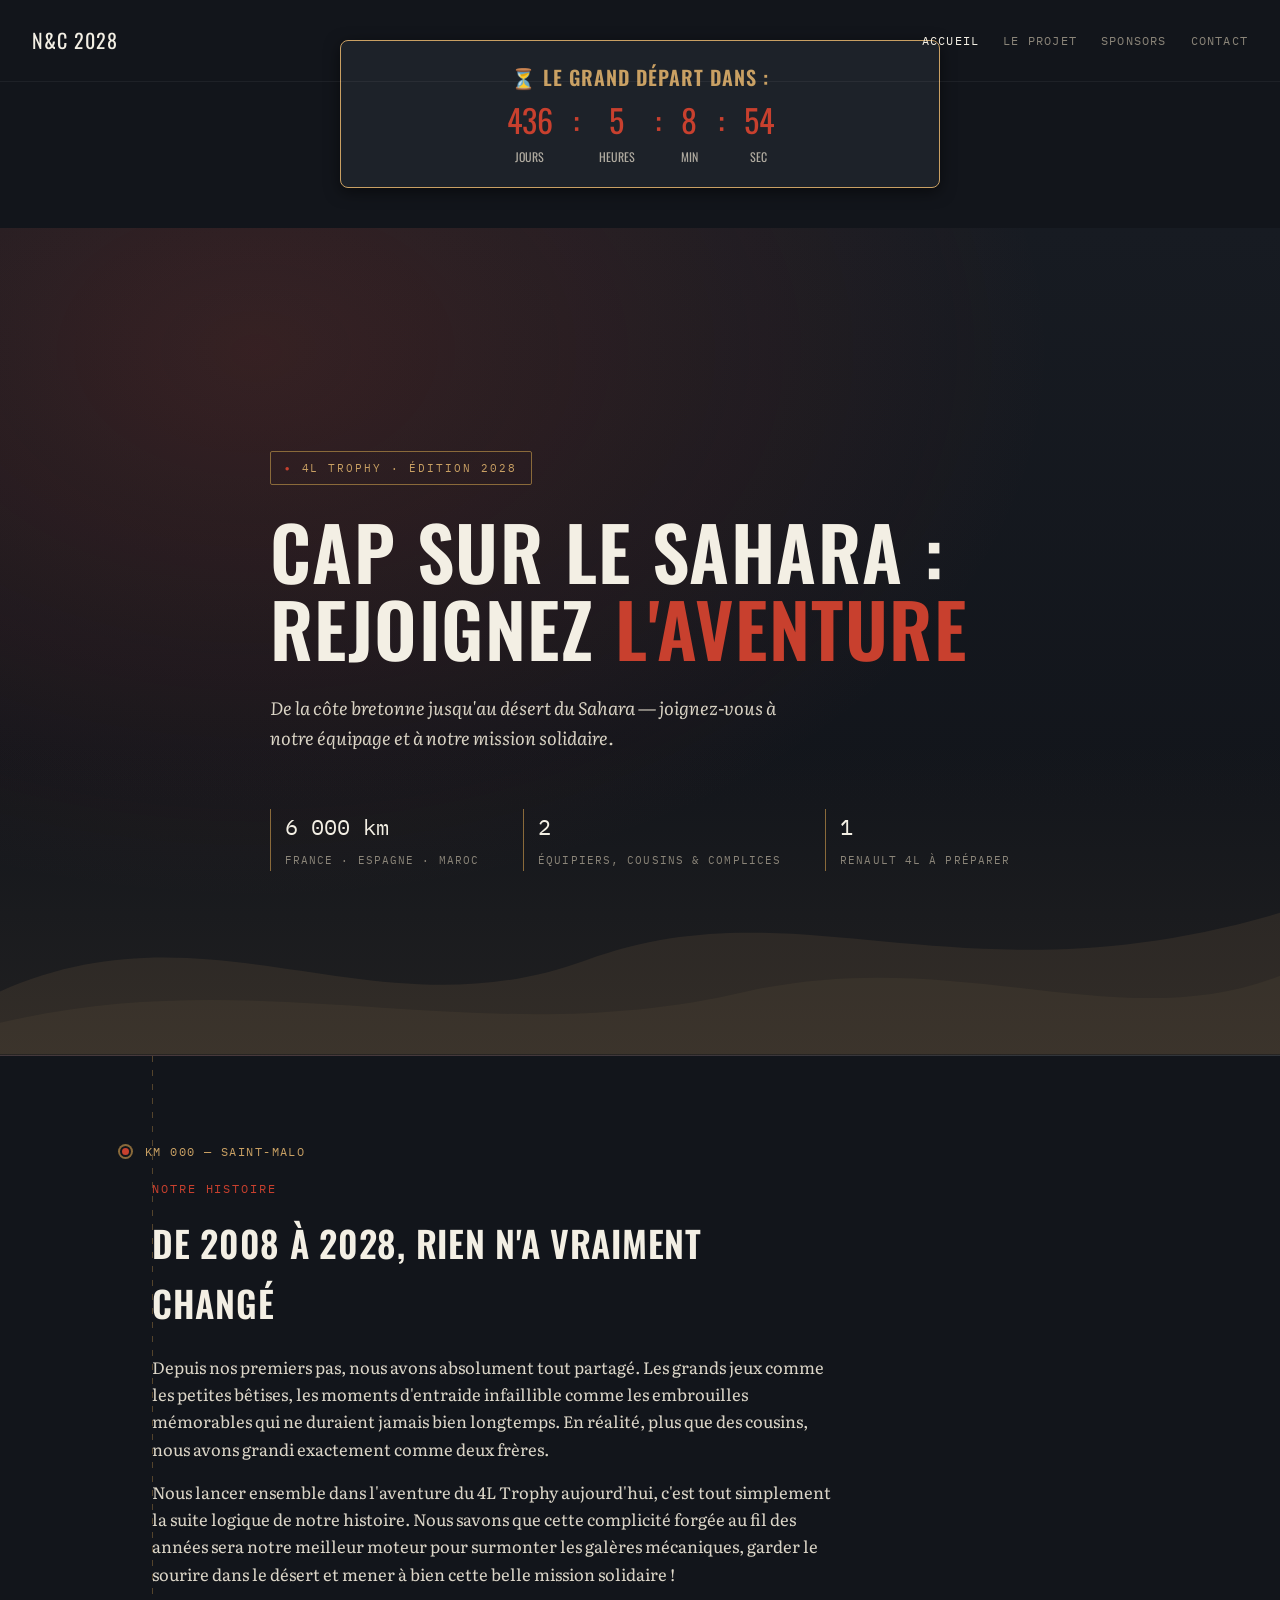
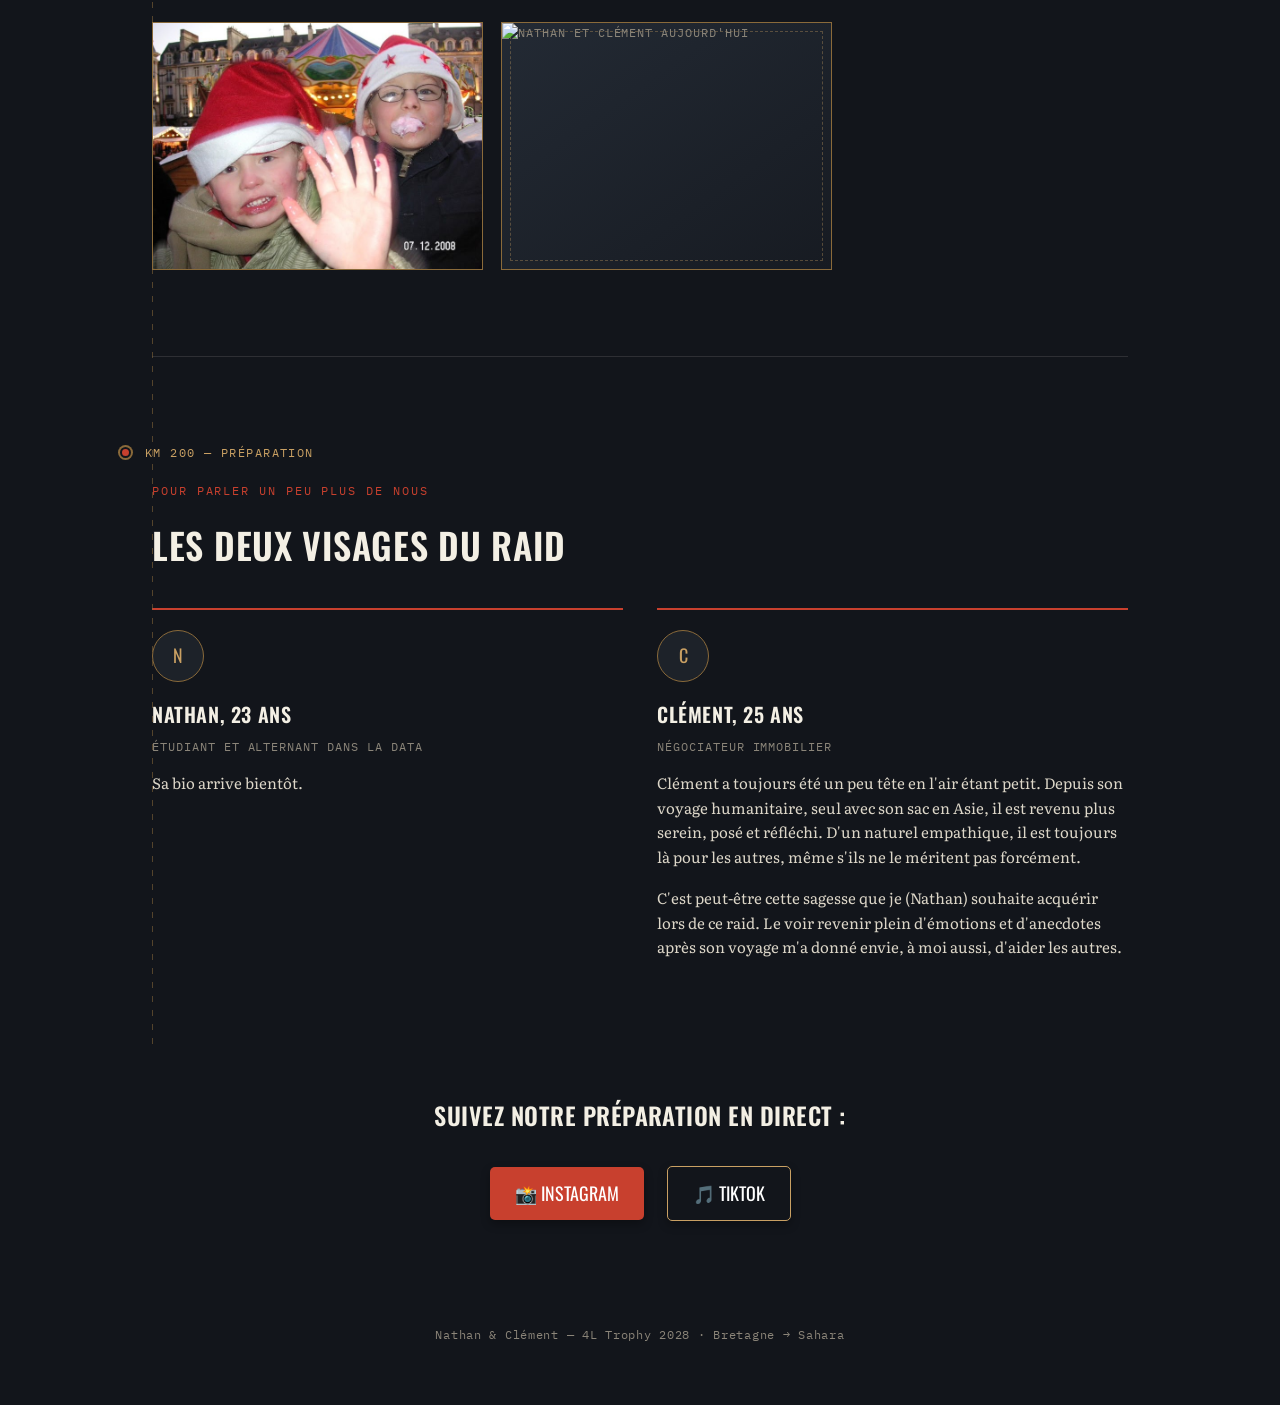
==== commit 592d0425: "Update index.html" ====
--- a/index.html
+++ b/index.html
@@ -60,6 +60,8 @@
     </div>
   </div>
 
+
+</header>
   <script>
     // Date cible du départ (Mois en anglais: Jan, Feb, Mar, Apr, May, Jun, Jul, Aug, Sep, Oct, Nov, Dec)
     const dateDepart = new Date("Feb 15, 2028 12:00:00").getTime();
@@ -79,8 +81,6 @@
         }
     }, 1000);
 </script>
-</header>
-
 <div class="route-wrap">
   <section id="histoire">
     <div class="km"><span class="km-dot"></span><span class="km-label">Km 000 — Saint-Malo</span></div>
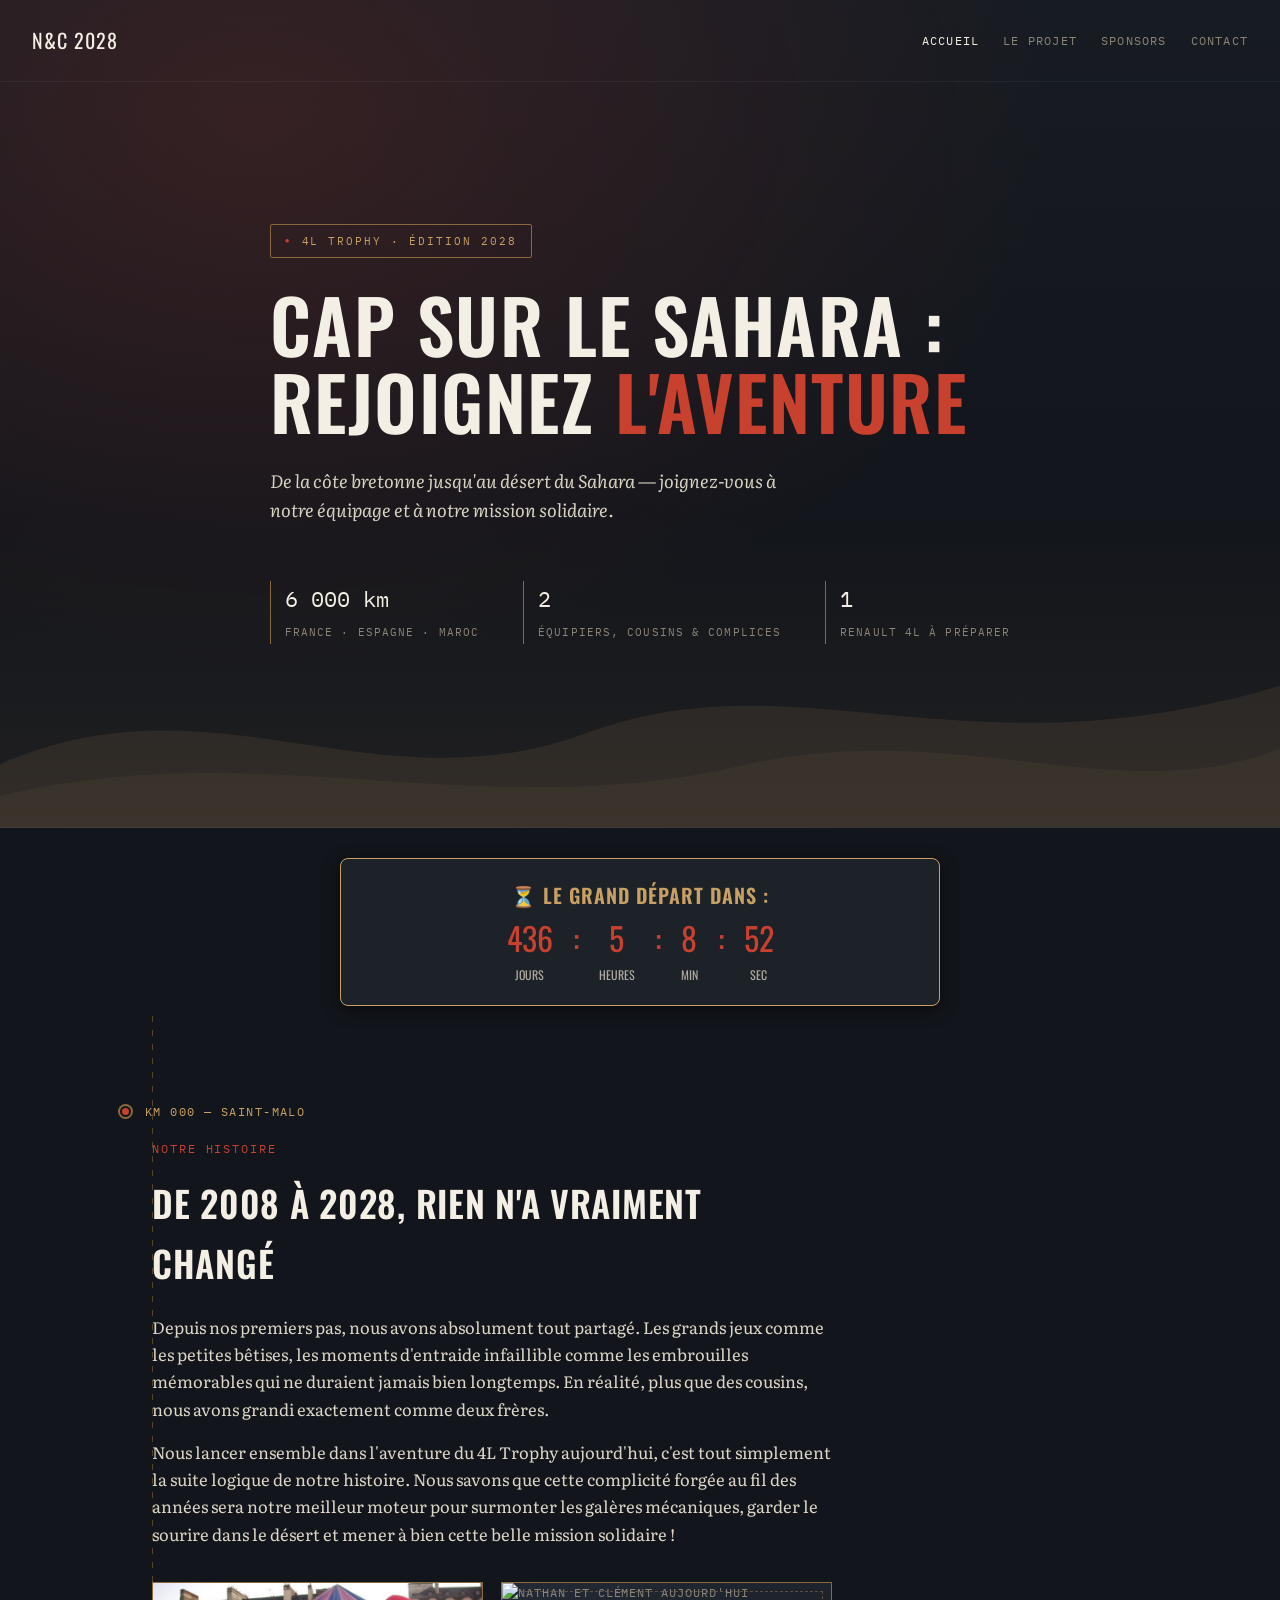
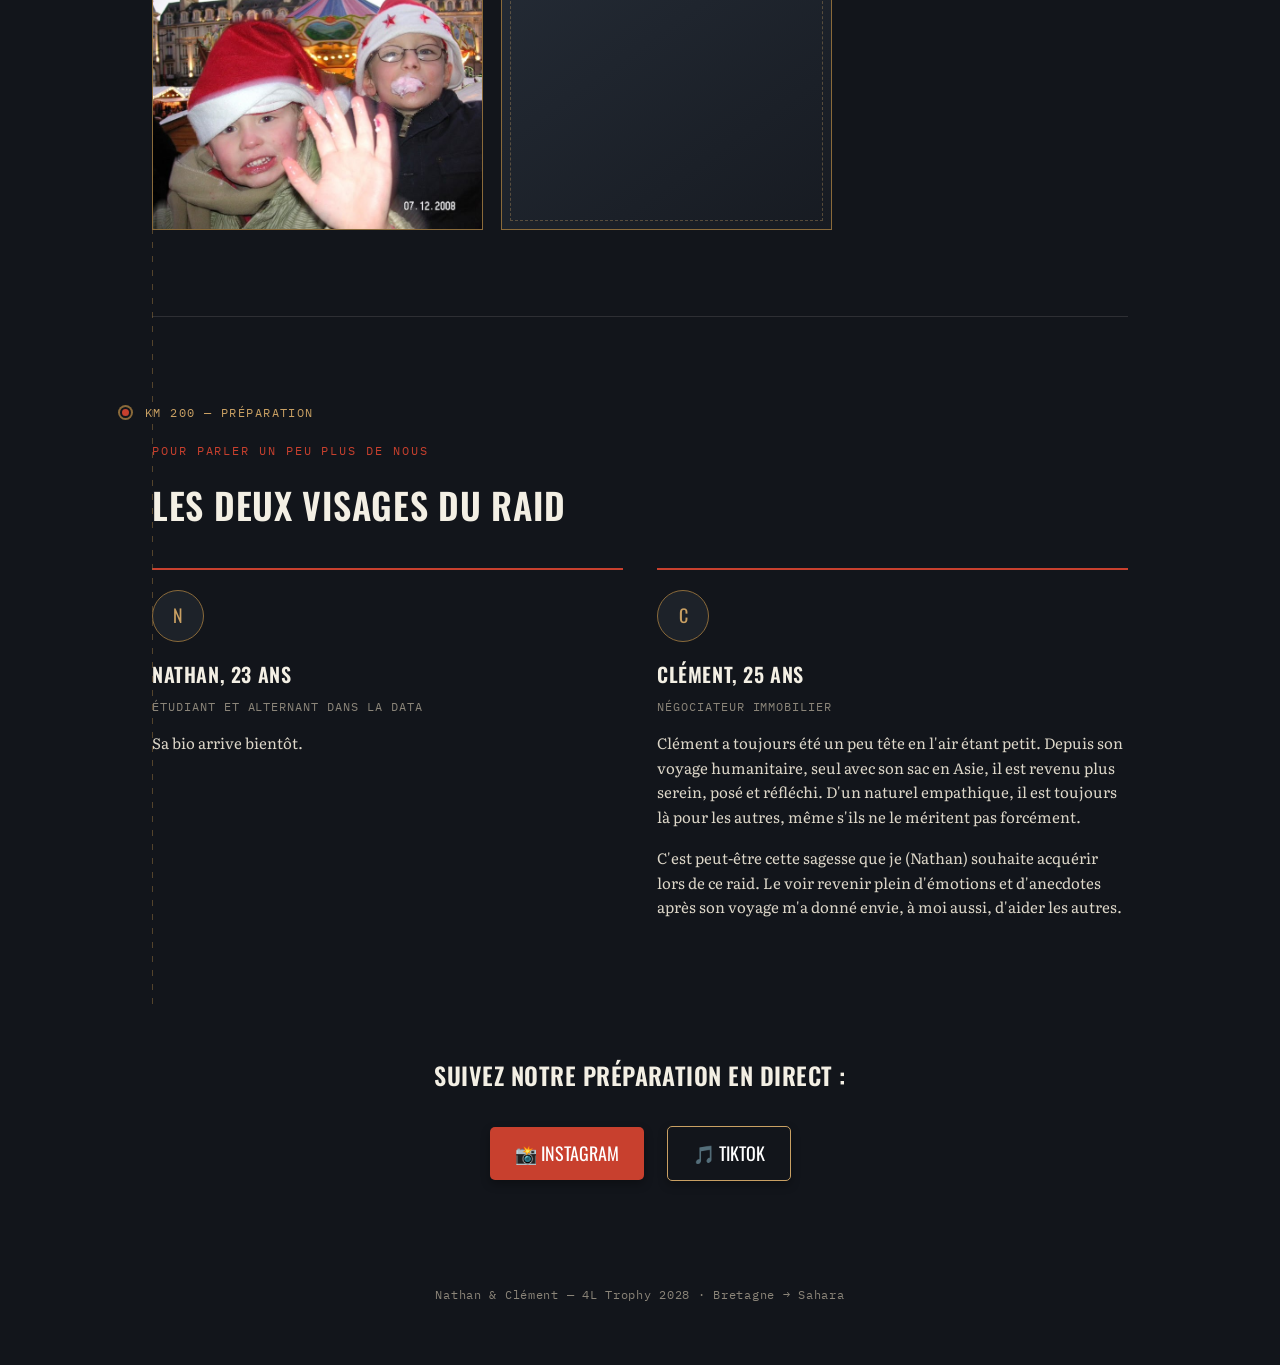
==== commit 4e7a0e8b: "Update index.html" ====
--- a/index.html
+++ b/index.html
@@ -4,31 +4,18 @@
   <meta charset="UTF-8">
   <meta name="viewport" content="width=device-width, initial-scale=1.0">
   <title>Accueil — N&C 4L Trophy 2028</title>
+  
   <!-- Balises Open Graph pour les réseaux sociaux et SMS -->
   <meta property="og:title" content="N&C 4L Trophy 2028 — Devenez Partenaire !">
   <meta property="og:description" content="Découvrez le projet de Nathan et Clément pour le 4L Trophy 2028. Aventure, solidarité et sponsoring : embarquez avec nous dans le désert !">
   <meta property="og:image" content="https://natbat7.github.io/nc-4ltrophy-2028/logo_cb2r.png">
   <meta property="og:url" content="https://natbat7.github.io/nc-4ltrophy-2028/">
+  
   <link rel="icon" type="image/png" href="logo_cb2r.png">
   <link rel="preconnect" href="https://fonts.googleapis.com">
   <link rel="preconnect" href="https://fonts.gstatic.com" crossorigin>
   <link href="https://fonts.googleapis.com/css2?family=Oswald:wght@400;500;600;700&family=Literata:ital,wght@0,400;0,500;0,600;1,400&family=IBM+Plex+Mono:wght@400;500;600&display=swap" rel="stylesheet">
   <link rel="stylesheet" href="style.css">
-  <!-- COMPTE À REBOURS -->
-<div style="background: #1d2229; border: 1px solid #c9a063; padding: 20px; border-radius: 8px; text-align: center; margin: 40px auto; max-width: 600px; color: #f3efe4; box-shadow: 0 4px 15px rgba(0,0,0,0.5);">
-    <h3 style="font-family: 'Oswald', sans-serif; color: #c9a063; margin-top: 0; text-transform: uppercase; font-size: 20px; letter-spacing: 1px;">⏳ Le grand départ dans :</h3>
-    <div style="display: flex; justify-content: center; gap: 20px; font-family: 'Oswald', sans-serif; font-size: 32px; color: #c8402e;">
-        <div><span id="jours">00</span><span style="font-size: 12px; display: block; color: #b0aba0; text-transform: uppercase;">Jours</span></div>
-        <div>:</div>
-        <div><span id="heures">00</span><span style="font-size: 12px; display: block; color: #b0aba0; text-transform: uppercase;">Heures</span></div>
-        <div>:</div>
-        <div><span id="minutes">00</span><span style="font-size: 12px; display: block; color: #b0aba0; text-transform: uppercase;">Min</span></div>
-        <div>:</div>
-        <div><span id="secondes">00</span><span style="font-size: 12px; display: block; color: #b0aba0; text-transform: uppercase;">Sec</span></div>
-    </div>
-</div>
-
-
 </head>
 <body>
 
@@ -59,28 +46,44 @@
       <div><span class="num">1</span><span class="lbl">Renault 4L à préparer</span></div>
     </div>
   </div>
+</header>
 
+<!-- ======================================================== -->
+<!-- COMPTE À REBOURS -->
+<!-- ======================================================== -->
+<div style="background: #1d2229; border: 1px solid #c9a063; padding: 20px; border-radius: 8px; text-align: center; margin: 30px auto 10px auto; max-width: 600px; color: #f3efe4; box-shadow: 0 4px 15px rgba(0,0,0,0.5);">
+  <h3 style="font-family: 'Oswald', sans-serif; color: #c9a063; margin-top: 0; text-transform: uppercase; font-size: 20px; letter-spacing: 1px;">⏳ Le grand départ dans :</h3>
+  <div style="display: flex; justify-content: center; gap: 20px; font-family: 'Oswald', sans-serif; font-size: 32px; color: #c8402e;">
+    <div><span id="jours">00</span><span style="font-size: 12px; display: block; color: #b0aba0; text-transform: uppercase;">Jours</span></div>
+    <div>:</div>
+    <div><span id="heures">00</span><span style="font-size: 12px; display: block; color: #b0aba0; text-transform: uppercase;">Heures</span></div>
+    <div>:</div>
+    <div><span id="minutes">00</span><span style="font-size: 12px; display: block; color: #b0aba0; text-transform: uppercase;">Min</span></div>
+    <div>:</div>
+    <div><span id="secondes">00</span><span style="font-size: 12px; display: block; color: #b0aba0; text-transform: uppercase;">Sec</span></div>
+  </div>
+</div>
 
-</header>
-  <script>
-    // Date cible du départ (Mois en anglais: Jan, Feb, Mar, Apr, May, Jun, Jul, Aug, Sep, Oct, Nov, Dec)
-    const dateDepart = new Date("Feb 15, 2028 12:00:00").getTime();
+<script>
+  // Date cible du départ (15 Février 2028 à 12h00)
+  const dateDepart = new Date("Feb 15, 2028 12:00:00").getTime();
 
-    setInterval(function() {
-        const maintenant = new Date().getTime();
-        const difference = dateDepart - maintenant;
+  setInterval(function() {
+    const maintenant = new Date().getTime();
+    const difference = dateDepart - maintenant;
 
-        if (difference > 0) {
-            document.getElementById("jours").innerHTML = Math.floor(difference / (1000 * 60 * 60 * 24));
-            document.getElementById("heures").innerHTML = Math.floor((difference % (1000 * 60 * 60 * 24)) / (1000 * 60 * 60));
-            document.getElementById("minutes").innerHTML = Math.floor((difference % (1000 * 60 * 60)) / (1000 * 60));
-            document.getElementById("secondes").innerHTML = Math.floor((difference % (1000 * 60)) / 1000);
-        } else {
-            // Message affiché quand le compte à rebours est terminé
-            document.getElementById("jours").innerHTML = "00";
-        }
-    }, 1000);
+    if (difference > 0) {
+      document.getElementById("jours").innerHTML = Math.floor(difference / (1000 * 60 * 60 * 24));
+      document.getElementById("heures").innerHTML = Math.floor((difference % (1000 * 60 * 60 * 24)) / (1000 * 60 * 60));
+      document.getElementById("minutes").innerHTML = Math.floor((difference % (1000 * 60 * 60)) / (1000 * 60));
+      document.getElementById("secondes").innerHTML = Math.floor((difference % (1000 * 60)) / 1000);
+    } else {
+      document.getElementById("jours").innerHTML = "00";
+    }
+  }, 1000);
 </script>
+<!-- ======================================================== -->
+
 <div class="route-wrap">
   <section id="histoire">
     <div class="km"><span class="km-dot"></span><span class="km-label">Km 000 — Saint-Malo</span></div>
@@ -90,14 +93,15 @@
       <p>Depuis nos premiers pas, nous avons absolument tout partagé. Les grands jeux comme les petites bêtises, les moments d'entraide infaillible comme les embrouilles mémorables qui ne duraient jamais bien longtemps. En réalité, plus que des cousins, nous avons grandi exactement comme deux frères.</p>
       <p>Nous lancer ensemble dans l'aventure du 4L Trophy aujourd'hui, c'est tout simplement la suite logique de notre histoire. Nous savons que cette complicité forgée au fil des années sera notre meilleur moteur pour surmonter les galères mécaniques, garder le sourire dans le désert et mener à bien cette belle mission solidaire !</p>
       
-<div class="frame-row">
+      <div class="frame-row">
         <div class="frame">
           <img src="photo-enfants.jpg" alt="Nathan et Clément enfants">
         </div>
         <div class="frame">
           <img src="photo-aujourdhui.jpg" alt="Nathan et Clément aujourd'hui">
         </div>
-      </div>    </div>
+      </div>
+    </div>
   </section>
 
   <hr class="divider">
@@ -125,6 +129,7 @@
     </div>
   </section>
 </div>
+
 <!-- RÉSEAUX SOCIAUX -->
 <div style="text-align: center; margin: 50px 0;">
   <h3 style="font-family: 'Oswald', sans-serif; color: #f3efe4; font-size: 24px; margin-bottom: 20px;">Suivez notre préparation en direct :</h3>
@@ -137,6 +142,7 @@
     🎵 TikTok
   </a>
 </div>
+
 <footer>Nathan & Clément — 4L Trophy 2028 · Bretagne → Sahara</footer>
 </body>
 </html>
